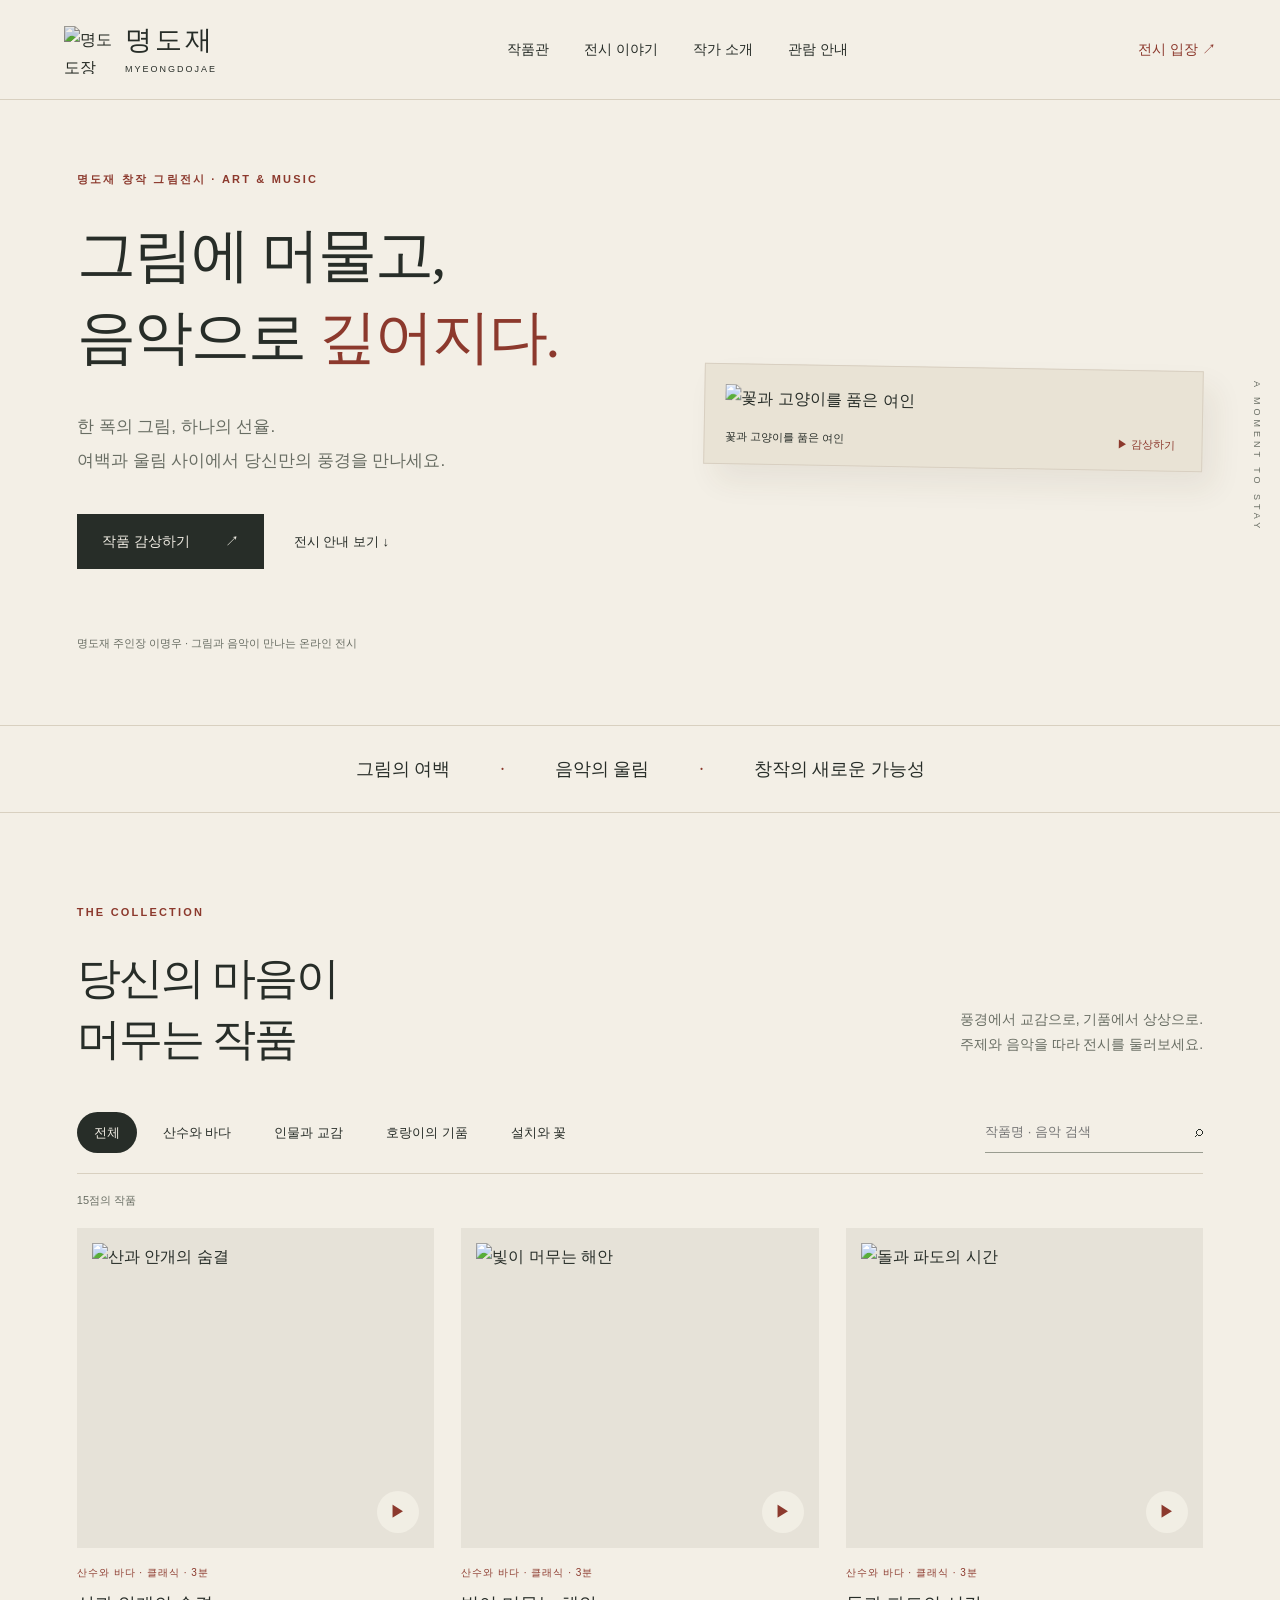
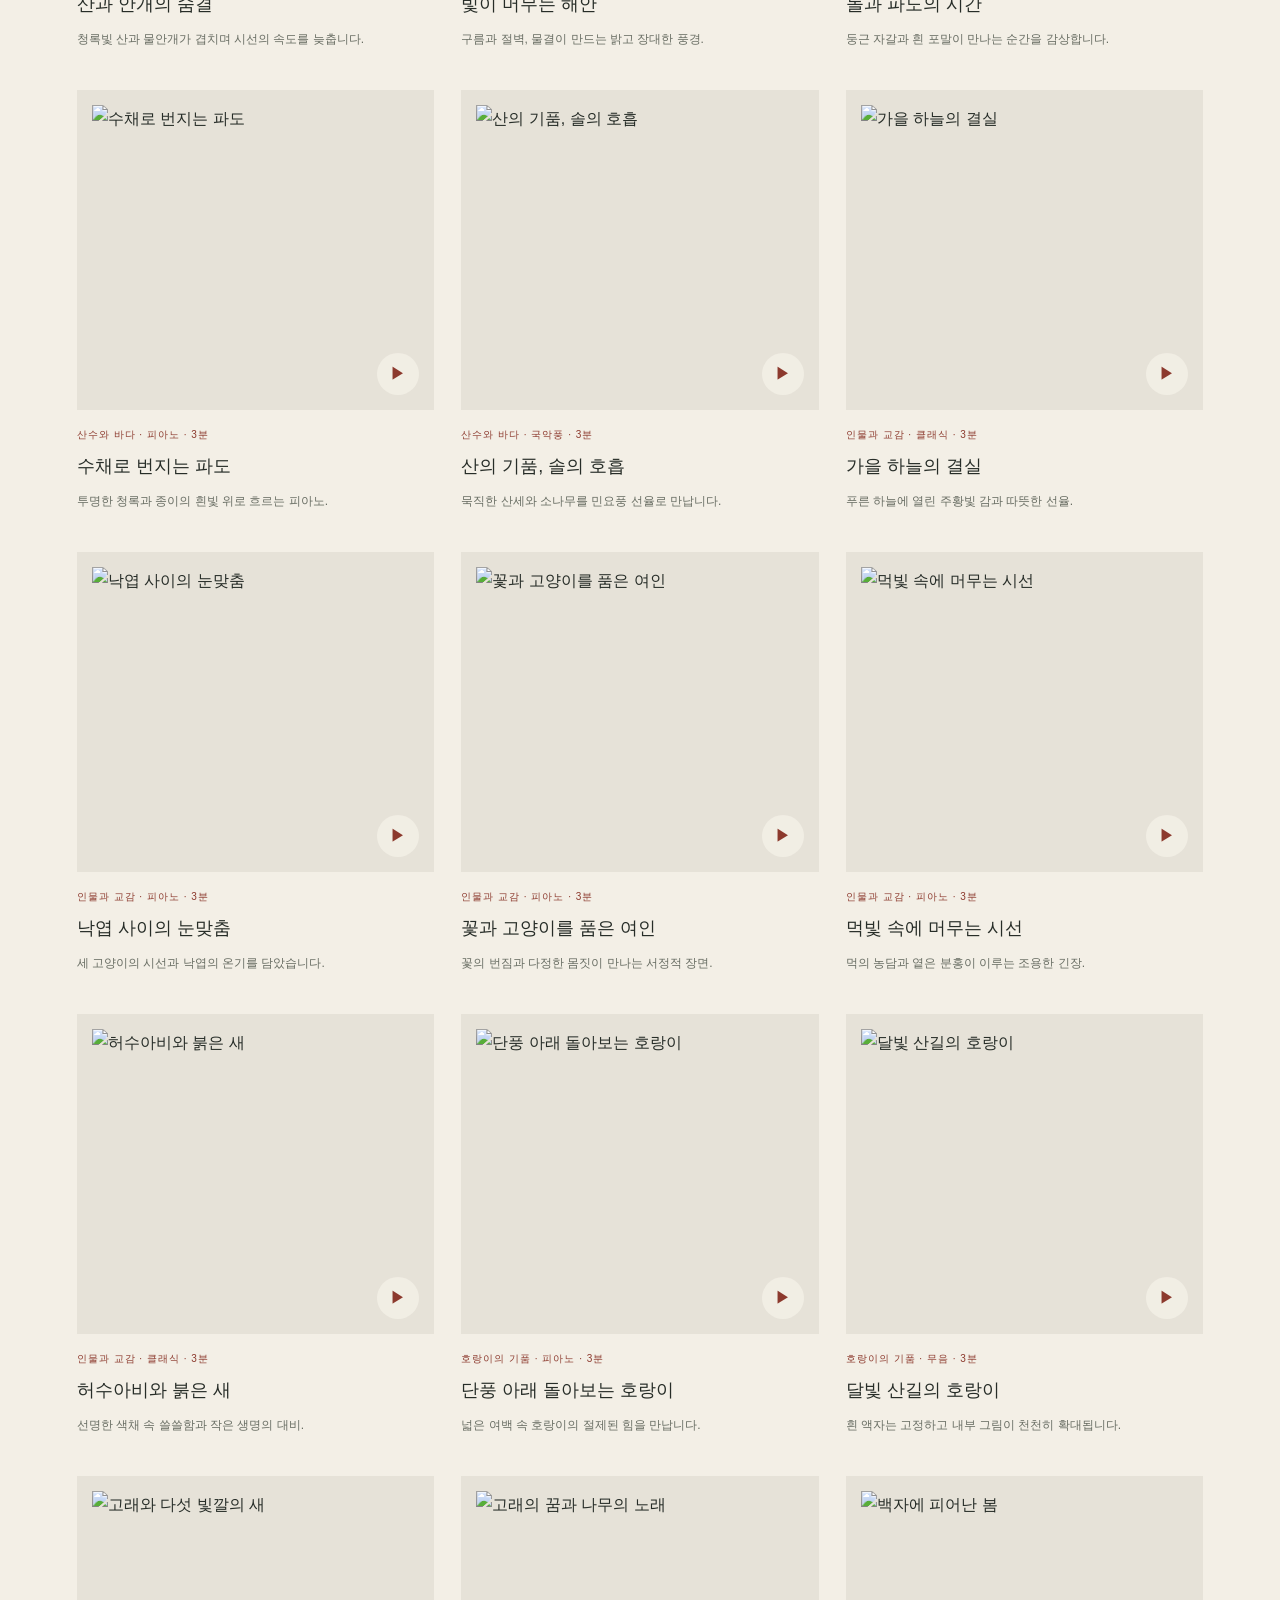
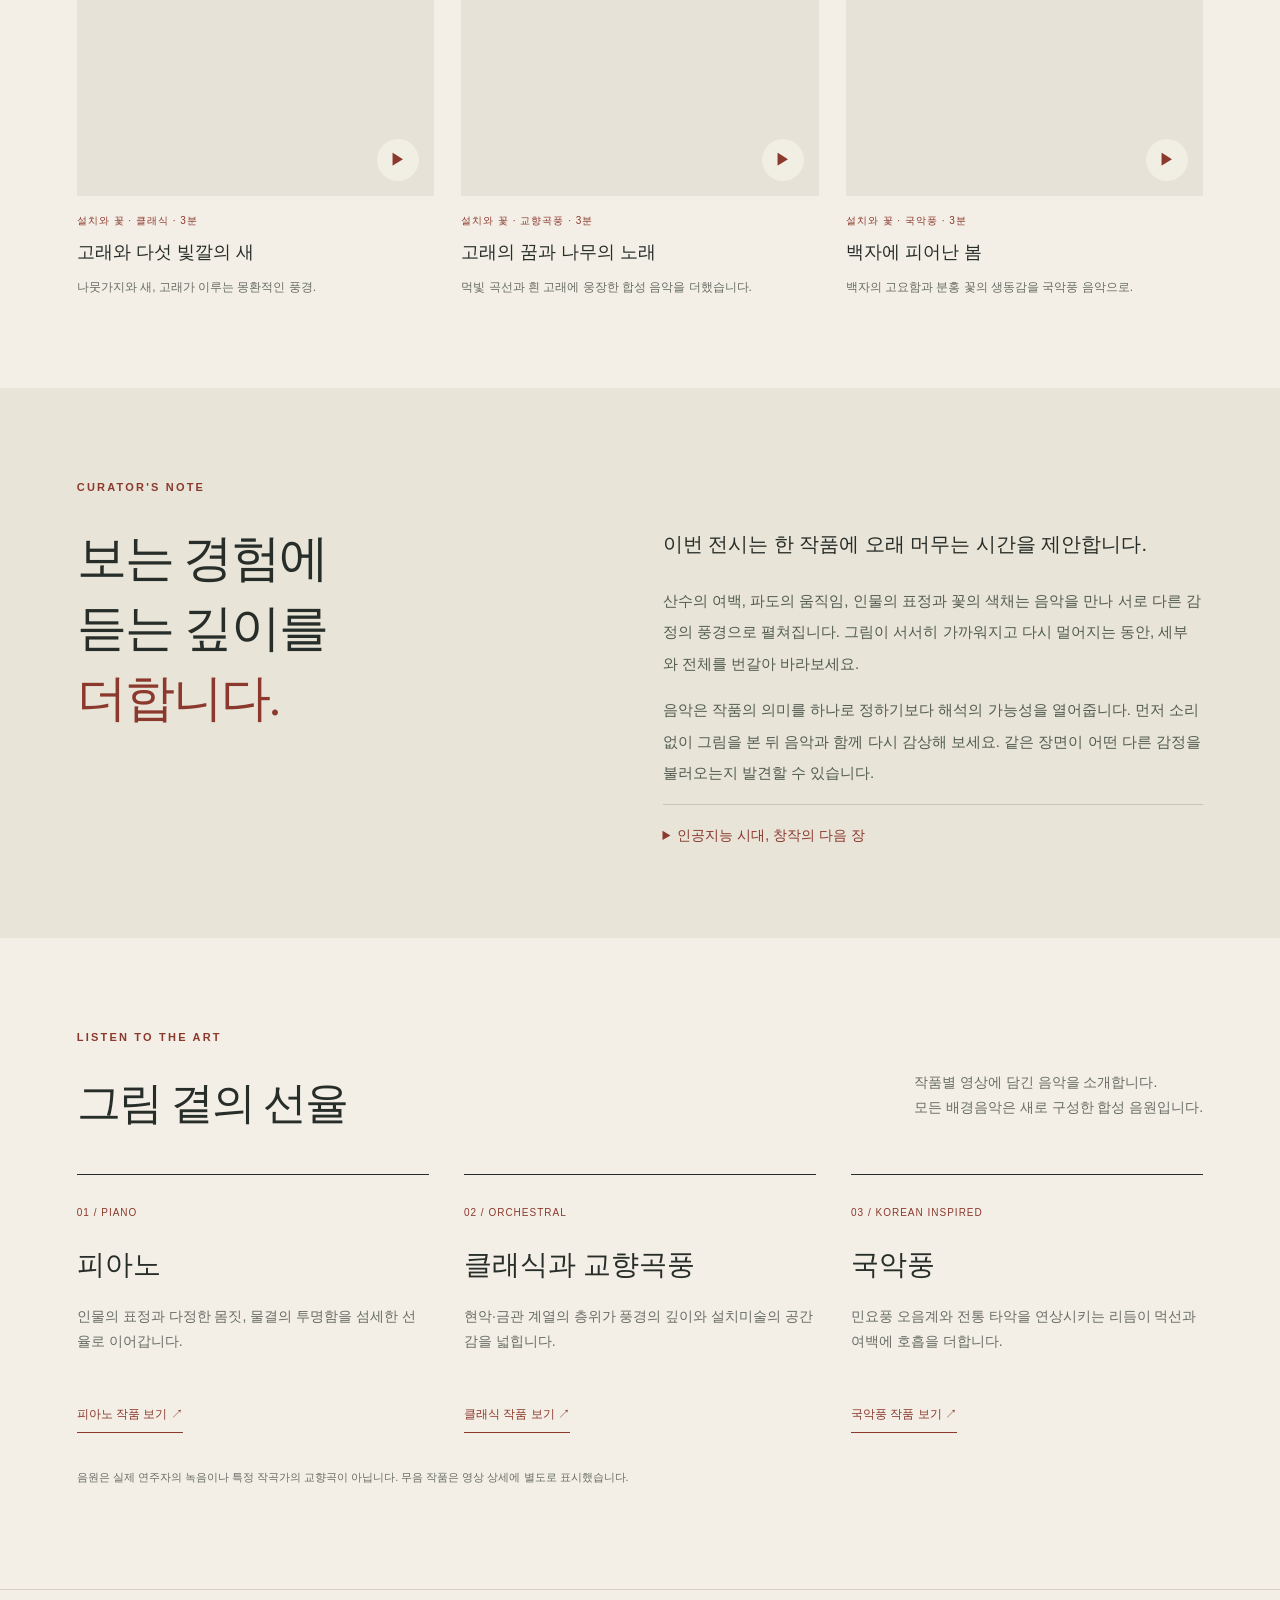
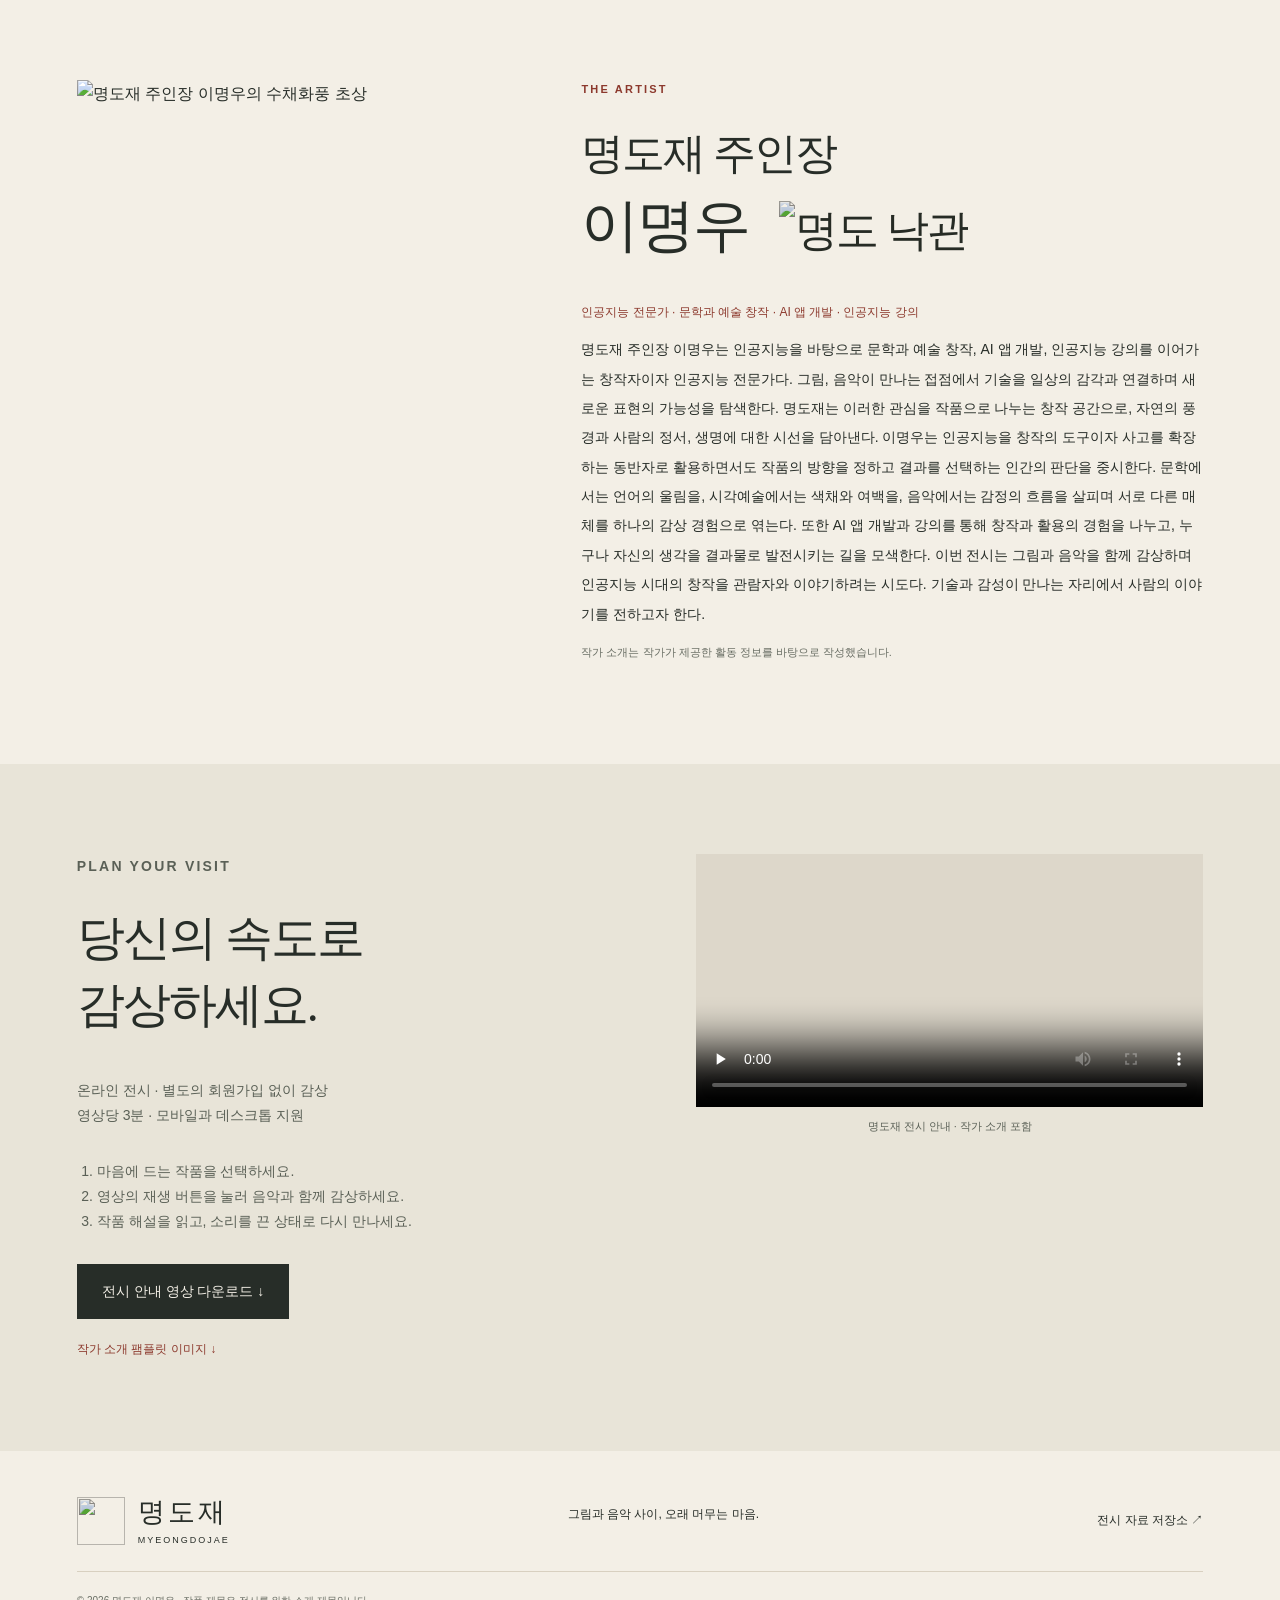
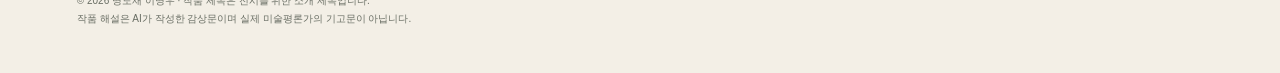
==== index.html @ d586e9bf "Build Myeongdojae public art and music exhibition website" ====
<!doctype html>
<html lang="ko"><head><meta charset="utf-8"><meta name="viewport" content="width=device-width, initial-scale=1"><meta name="theme-color" content="#f3efe6"><meta name="description" content="명도재 이명우의 창작 그림전시. 그림과 음악, 작품 해설과 함께 머무는 온라인 전시 공간."><title>명도재 — 그림에 머물고, 음악으로 깊어지다</title><link rel="stylesheet" href="style.css"></head>
<body>
<header><a class="brand" href="#"><img src="https://myeongdojae-art-music-1029.korea8014lee.chatgpt.site/assets/seal.jpg" alt="명도 도장"><span>명도재<small>MYEONGDOJAE</small></span></a><nav aria-label="주요 메뉴"><a href="#gallery">작품관</a><a href="#curation">전시 이야기</a><a href="#artist">작가 소개</a><a href="#guide">관람 안내</a></nav><a class="header-link" href="#gallery">전시 입장 ↗</a></header>
<main>
<section class="hero"><div class="hero-copy"><p class="eyebrow">명도재 창작 그림전시 · ART & MUSIC</p><h1>그림에 머물고,<br>음악으로 <em>깊어지다.</em></h1><p class="intro">한 폭의 그림, 하나의 선율.<br>여백과 울림 사이에서 당신만의 풍경을 만나세요.</p><div class="hero-actions"><a class="primary" href="#gallery">작품 감상하기 <span>↗</span></a><a href="#guide">전시 안내 보기 ↓</a></div><p class="hero-foot">명도재 주인장 이명우 · 그림과 음악이 만나는 온라인 전시</p></div><figure class="hero-art"><img src="https://myeongdojae-art-music-1029.korea8014lee.chatgpt.site/assets/art07.jpg" alt="꽃과 고양이를 품은 여인" fetchpriority="high"><figcaption><span>꽃과 고양이를 품은 여인</span><button data-open="7" aria-label="꽃과 고양이를 품은 여인 영상 감상">▶ 감상하기</button></figcaption></figure><span class="hero-label">A MOMENT TO STAY</span></section>
<div class="ribbon"><span>그림의 여백</span><i>·</i><span>음악의 울림</span><i>·</i><span>창작의 새로운 가능성</span></div>
<section class="section gallery" id="gallery"><div class="section-heading"><div><p class="eyebrow">THE COLLECTION</p><h2>당신의 마음이<br>머무는 작품</h2></div><p>풍경에서 교감으로, 기품에서 상상으로.<br>주제와 음악을 따라 전시를 둘러보세요.</p></div><div class="tools"><div class="filters" role="group" aria-label="작품 주제 필터"><button class="active" data-filter="전체" aria-pressed="true">전체</button><button data-filter="산수와 바다" aria-pressed="false">산수와 바다</button><button data-filter="인물과 교감" aria-pressed="false">인물과 교감</button><button data-filter="호랑이의 기품" aria-pressed="false">호랑이의 기품</button><button data-filter="설치와 꽃" aria-pressed="false">설치와 꽃</button></div><label class="search"><span>작품 검색</span><input id="search" type="search" placeholder="작품명 · 음악 검색"><span aria-hidden="true">⌕</span></label></div><p id="result-count" class="count" aria-live="polite"></p><div id="art-grid" class="art-grid"></div><p id="empty" hidden>해당하는 작품이 없습니다. 다른 검색어로 찾아보세요.</p></section>
<section class="curation section" id="curation"><p class="eyebrow">CURATOR'S NOTE</p><div class="curation-grid"><h2>보는 경험에<br>듣는 깊이를<br><em>더합니다.</em></h2><div><p class="lead">이번 전시는 한 작품에 오래 머무는 시간을 제안합니다.</p><p>산수의 여백, 파도의 움직임, 인물의 표정과 꽃의 색채는 음악을 만나 서로 다른 감정의 풍경으로 펼쳐집니다. 그림이 서서히 가까워지고 다시 멀어지는 동안, 세부와 전체를 번갈아 바라보세요.</p><p>음악은 작품의 의미를 하나로 정하기보다 해석의 가능성을 열어줍니다. 먼저 소리 없이 그림을 본 뒤 음악과 함께 다시 감상해 보세요. 같은 장면이 어떤 다른 감정을 불러오는지 발견할 수 있습니다.</p><details><summary>인공지능 시대, 창작의 다음 장</summary><p>인공지능은 이미지와 음악의 제작·편집을 돕고 개인의 창작을 새로운 전시 경험으로 확장합니다. 무엇을 선택하고 어떻게 연결할 것인지, 어떤 질문을 관람자와 나눌 것인지는 창작자와 기획자의 판단입니다. 명도재는 제작 과정과 합성 음원 사용을 밝히며 기술과 감성이 만나는 가능성을 탐색합니다.</p></details></div></div></section>
<section class="section music" id="music"><div class="section-heading"><div><p class="eyebrow">LISTEN TO THE ART</p><h2>그림 곁의 선율</h2></div><p>작품별 영상에 담긴 음악을 소개합니다.<br>모든 배경음악은 새로 구성한 합성 음원입니다.</p></div><div class="music-grid"><article><span>01 / PIANO</span><h3>피아노</h3><p>인물의 표정과 다정한 몸짓, 물결의 투명함을 섬세한 선율로 이어갑니다.</p><button data-music="피아노">피아노 작품 보기 ↗</button></article><article><span>02 / ORCHESTRAL</span><h3>클래식과 교향곡풍</h3><p>현악·금관 계열의 층위가 풍경의 깊이와 설치미술의 공간감을 넓힙니다.</p><button data-music="클래식">클래식 작품 보기 ↗</button></article><article><span>03 / KOREAN INSPIRED</span><h3>국악풍</h3><p>민요풍 오음계와 전통 타악을 연상시키는 리듬이 먹선과 여백에 호흡을 더합니다.</p><button data-music="국악풍">국악풍 작품 보기 ↗</button></article></div><p class="disclosure">음원은 실제 연주자의 녹음이나 특정 작곡가의 교향곡이 아닙니다. 무음 작품은 영상 상세에 별도로 표시했습니다.</p></section>
<section class="section artist" id="artist"><figure><img src="https://myeongdojae-art-music-1029.korea8014lee.chatgpt.site/assets/portrait.jpg" alt="명도재 주인장 이명우의 수채화풍 초상" loading="lazy"></figure><div><p class="eyebrow">THE ARTIST</p><h2>명도재 주인장<br><strong>이명우</strong><img class="artist-seal" src="https://myeongdojae-art-music-1029.korea8014lee.chatgpt.site/assets/seal.jpg" alt="명도 낙관"></h2><p class="artist-role">인공지능 전문가 · 문학과 예술 창작 · AI 앱 개발 · 인공지능 강의</p><p id="artist-bio"></p><p class="disclosure">작가 소개는 작가가 제공한 활동 정보를 바탕으로 작성했습니다.</p></div></section>
<section class="section guide" id="guide"><div><p class="eyebrow">PLAN YOUR VISIT</p><h2>당신의 속도로<br>감상하세요.</h2><p>온라인 전시 · 별도의 회원가입 없이 감상<br>영상당 3분 · 모바일과 데스크톱 지원</p><ol><li>마음에 드는 작품을 선택하세요.</li><li>영상의 재생 버튼을 눌러 음악과 함께 감상하세요.</li><li>작품 해설을 읽고, 소리를 끈 상태로 다시 만나세요.</li></ol><a class="primary" href="https://myeongdojae-art-music-1029.korea8014lee.chatgpt.site/pamphlet.mp4" download>전시 안내 영상 다운로드 ↓</a><a class="text-link" href="https://myeongdojae-art-music-1029.korea8014lee.chatgpt.site/artist-pamphlet.jpg" download>작가 소개 팸플릿 이미지 ↓</a></div><div class="guide-video"><video controls playsinline preload="none" poster="https://myeongdojae-art-music-1029.korea8014lee.chatgpt.site/assets/pamphlet-cover.jpg"><source src="https://myeongdojae-art-music-1029.korea8014lee.chatgpt.site/pamphlet.mp4" type="video/mp4">브라우저에서 동영상을 지원하지 않습니다.</video><p>명도재 전시 안내 · 작가 소개 포함</p></div></section>
</main><footer><div class="brand"><img src="https://myeongdojae-art-music-1029.korea8014lee.chatgpt.site/assets/seal.jpg" alt=""><span>명도재<small>MYEONGDOJAE</small></span></div><p>그림과 음악 사이, 오래 머무는 마음.</p><a href="https://github.com/mmwwoo-lab/myeongdo-1029" target="_blank" rel="noopener">전시 자료 저장소 ↗</a><small>© 2026 명도재 이명우 · 작품 제목은 전시를 위한 소개 제목입니다.<br>작품 해설은 AI가 작성한 감상문이며 실제 미술평론가의 기고문이 아닙니다.</small></footer>
<dialog id="viewer" aria-labelledby="work-title"><div class="viewer-top"><span id="work-category"></span><button id="close-viewer" aria-label="감상 창 닫기">닫기 ×</button></div><div class="viewer-layout"><div class="player"><video id="work-video" controls playsinline preload="none"></video><p id="play-error" hidden>영상을 불러오지 못했습니다. 아래 영상 파일 링크를 이용해 주세요.</p><a id="download" download>영상 파일 다운로드 ↓</a></div><div class="work-copy"><p class="eyebrow" id="work-music"></p><h2 id="work-title"></h2><p id="work-description"></p><h3>작품을 바라보는 시선</h3><p id="work-critique"></p><p class="disclosure">AI가 작성한 작품 감상문 · 음악은 합성 음원</p><div class="work-nav"><button id="previous">← 이전 작품</button><button id="next">다음 작품 →</button></div><label class="autoplay"><input id="continuous" type="checkbox"> 영상 종료 후 다음 작품 이어보기</label></div></div></dialog>
<script src="data.js"></script><script src="app.js"></script></body></html>
---- style.css ----
:root{--paper:#f3efe6;--ink:#272d28;--muted:#686d63;--red:#8c392d;--line:#d8d0c0}*{box-sizing:border-box}html{scroll-behavior:smooth;scroll-padding-top:100px}body{margin:0;background:var(--paper);color:var(--ink);font-family:'Malgun Gothic','Apple SD Gothic Neo',sans-serif;font-size:16px;line-height:1.8}a{color:inherit;text-decoration:none}button,input{font:inherit}button,a,input,summary{touch-action:manipulation}button{cursor:pointer}button{border:0;background:transparent;color:inherit}button:focus-visible,a:focus-visible,summary:focus-visible{outline:3px solid var(--red);outline-offset:5px}header{height:100px;display:flex;align-items:center;justify-content:space-between;padding:0 5%;border-bottom:1px solid var(--line);background:var(--paper)}.brand{display:flex;gap:13px;align-items:center}.brand img{width:48px;height:48px;object-fit:contain;mix-blend-mode:multiply}.brand span{font-family:serif;font-size:27px;line-height:1.2;letter-spacing:3px}.brand small{display:block;font-family:sans-serif;font-size:9px;letter-spacing:2px;margin-top:7px}nav{display:flex;gap:35px;font-size:14px}.header-link{font-size:14px;color:var(--red)}.hero{max-width:1600px;margin:auto;padding:70px 6% 60px;display:grid;grid-template-columns:1.1fr 1fr;gap:7%;position:relative;align-items:center}.eyebrow{font-size:11px;letter-spacing:2.2px;font-weight:bold;color:var(--red);margin:0 0 25px}h1,h2,h3,p,figure{margin-top:0}h1,h2{font-family:'Batang',serif;font-weight:400;letter-spacing:-2px;line-height:1.4}h1{font-size:clamp(40px,4.6vw,72px);margin-bottom:30px}em{font-style:normal;color:var(--red)}.intro{color:var(--muted);font-size:17px;line-height:2}.hero-actions{display:flex;align-items:center;gap:30px;margin:36px 0 65px;font-size:13px}.primary{display:inline-flex;align-items:center;justify-content:space-between;gap:35px;background:var(--ink);color:var(--paper);padding:15px 25px;font-size:14px}.hero-foot{font-size:11px;color:var(--muted)}.hero-art{margin:0;padding:20px 20px 0;border:1px solid #d8cfc1;background:#e9e3d5;box-shadow:12px 17px 30px #45392112;transform:rotate(1deg)}.hero-art>img{width:100%;max-height:590px;object-fit:contain;display:block}.hero-art figcaption{display:flex;justify-content:space-between;padding:14px 0;font-size:11px}.hero-art button{color:var(--red)}.hero-label{position:absolute;right:15px;top:45%;writing-mode:vertical-rl;letter-spacing:4px;font-size:9px;color:var(--muted)}.ribbon{display:flex;gap:50px;justify-content:center;padding:27px;border-block:1px solid var(--line);font-family:serif;font-size:18px}.ribbon i{color:var(--red)}.section{padding:90px 6%;max-width:1600px;margin:auto}.section-heading{display:flex;align-items:end;justify-content:space-between;margin-bottom:40px;gap:30px}.section-heading h2{font-size:44px;margin:0}.section-heading>p{color:var(--muted);font-size:14px}.tools{display:flex;justify-content:space-between;align-items:center;gap:25px;border-bottom:1px solid var(--line);padding-bottom:20px}.filters{display:flex;gap:9px;flex-wrap:wrap}.filters button{font-size:13px;padding:8px 16px;border:1px solid transparent;border-radius:30px}.filters button.active{background:var(--ink);color:var(--paper)}.search{display:flex;align-items:center;border-bottom:1px solid #999c90;max-width:250px}.search>span:first-child{position:absolute;clip-path:inset(50%);width:1px;height:1px;overflow:hidden}.search input{border:0;background:transparent;min-width:0;width:210px;font-size:13px;padding:9px 0;outline-offset:3px}.count{font-size:11px;color:var(--muted);margin:17px 0}.art-grid{display:grid;grid-template-columns:repeat(3,1fr);gap:40px 27px}.art-card{min-width:0}.art-button{width:100%;padding:0;text-align:left;display:block}.art-image{height:320px;background:#e6e2d8;position:relative;overflow:hidden;display:flex;align-items:center;justify-content:center;padding:15px}.art-image img{width:100%;height:100%;object-fit:contain;transition:transform .7s}.art-button:hover img{transform:scale(1.035)}.art-image .play{position:absolute;bottom:15px;right:15px;background:#f3efe6ed;width:42px;height:42px;display:grid;place-items:center;border-radius:50%;color:var(--red)}.art-meta{font-size:10px;letter-spacing:1px;color:var(--red);margin:16px 0 6px}.art-card h3{font-size:18px;font-weight:500;margin-bottom:8px}.art-card p.desc{color:var(--muted);font-size:12px;margin:0}.curation{background:#e8e4d8;max-width:none}.curation>.eyebrow,.curation-grid{max-width:1408px;margin-left:auto;margin-right:auto}.curation-grid{display:grid;grid-template-columns:1fr 1.2fr;gap:12%}.curation h2{font-size:50px}.curation-grid p{color:#535c51;font-size:15px;line-height:2.1}.curation-grid p.lead{font-size:20px;color:var(--ink)}details{border-top:1px solid #c8c5b8;padding-top:18px}summary{cursor:pointer;color:var(--red);font-size:14px}.music-grid{display:grid;grid-template-columns:repeat(3,1fr);gap:35px}.music-grid article{border-top:1px solid var(--ink);padding-top:22px}.music-grid span{font-size:10px;color:var(--red);letter-spacing:1px}.music-grid h3{font:28px serif;margin:20px 0}.music-grid p{font-size:14px;color:var(--muted);min-height:80px}.music-grid button{font-size:12px;border-bottom:1px solid var(--red);padding:6px 0;color:var(--red)}.disclosure{font-size:11px!important;color:var(--muted)!important;line-height:1.8}.music>.disclosure{margin-top:35px}.artist{display:grid;grid-template-columns:.8fr 1.2fr;gap:8%;border-top:1px solid var(--line);align-items:start}.artist figure{margin:0}.artist figure>img{width:100%;display:block}.artist h2{font-size:43px;position:relative}.artist h2 strong{font-weight:400;font-size:58px}.artist-seal{width:65px;mix-blend-mode:multiply;margin-left:30px}.artist-role{font-size:12px;color:var(--red)}#artist-bio{font-size:14px;line-height:2.1}.guide{background:#e8e4d8;max-width:none;display:grid;grid-template-columns:1fr 1fr;gap:10%}.guide h2{font-size:48px}.guide p,.guide li{font-size:14px;color:#5a6056}.guide ol{padding-left:20px;margin:30px 0}.text-link{display:block;font-size:12px;margin-top:20px;color:var(--red)}.guide-video{text-align:center}.guide video{width:100%;max-height:600px;background:#ddd7ca}.guide-video p{font-size:11px}footer{padding:45px 6%;display:flex;align-items:center;justify-content:space-between;gap:25px;flex-wrap:wrap}footer p,footer a{font-size:12px}footer>small{width:100%;border-top:1px solid var(--line);padding-top:20px;font-size:10px;color:var(--muted)}dialog{padding:0;width:min(1250px,95vw);max-height:94dvh;border:1px solid var(--line);background:var(--paper);color:var(--ink)}dialog::backdrop{background:#131a16d9}.viewer-top{position:sticky;top:0;z-index:3;background:var(--paper);display:flex;justify-content:space-between;align-items:center;padding:15px 25px;border-bottom:1px solid var(--line);font-size:12px}.viewer-layout{display:grid;grid-template-columns:1.2fr 1fr;gap:35px;padding:30px}.player video{width:100%;max-height:70dvh;background:#dedbd2;display:block}.player a{font-size:12px;display:inline-block;margin-top:15px;color:var(--red)}.work-copy h2{font-size:34px}.work-copy h3{font-size:17px;border-top:1px solid var(--line);padding-top:22px;margin-top:28px}.work-copy p{font-size:13px;line-height:2}#work-critique{white-space:pre-line}.work-nav{display:flex;justify-content:space-between;border-top:1px solid var(--line);padding-top:20px;font-size:12px}.autoplay{font-size:11px;display:block;margin-top:15px}.autoplay input{accent-color:var(--red)}[hidden]{display:none!important}@media(min-width:1500px){.art-image{height:380px}}@media(max-width:900px){header{height:85px}nav{gap:18px;font-size:12px}.header-link{display:none}.hero{gap:4%;padding-top:40px}.hero-actions{gap:15px;flex-wrap:wrap;margin-bottom:25px}h1{font-size:40px}.hero-foot{font-size:9px}.hero-art{padding:10px 10px 0}.hero-art figcaption{font-size:9px}.section{padding:60px 5%}.art-grid{grid-template-columns:repeat(2,1fr)}.tools{align-items:start;flex-direction:column}.curation-grid{gap:7%}.artist{gap:6%}.viewer-layout{grid-template-columns:1fr;gap:20px}.player video{max-height:60dvh}}@media(max-width:600px){header{padding:0 6%;height:76px}.brand img{width:37px;height:37px}.brand span{font-size:23px}nav a:nth-child(2),nav a:nth-child(4){display:none}nav{gap:20px}.hero{grid-template-columns:1fr;padding:42px 6%}.hero-art{margin:15px 20px 0}.hero-art>img{max-height:470px}.hero-label{display:none}h1{font-size:43px}.intro{font-size:14px}.eyebrow{font-size:10px}.hero-foot{display:none}.hero-actions{margin-bottom:20px}.ribbon{gap:13px;font-size:12px;padding:20px 10px}.section-heading{display:block}.section-heading>p{margin:22px 0 0}.section-heading h2{font-size:36px}.filters{gap:2px}.filters button{font-size:11px;padding:7px 11px}.search{width:100%;max-width:none}.search input{width:100%}.art-grid{gap:28px 14px}.art-image{height:230px;padding:8px}.art-card h3{font-size:14px}.art-card .desc{font-size:11px!important}.art-meta{font-size:9px}.curation-grid,.artist,.guide{grid-template-columns:1fr}.curation h2{font-size:40px}.curation-grid p{font-size:14px}.music-grid{grid-template-columns:1fr;gap:30px}.music-grid p{min-height:0}.artist figure{max-width:340px;margin:0 auto 35px}.artist h2{font-size:36px}.guide{gap:35px}.guide video{max-height:530px}.viewer-layout{padding:15px}.work-copy h2{font-size:28px}.viewer-top{padding:12px 15px}.art-image .play{width:32px;height:32px;font-size:11px}footer{padding:35px 6%}footer p{width:100%}}@media(prefers-reduced-motion:reduce){html{scroll-behavior:auto}.art-image img{transition:none}}
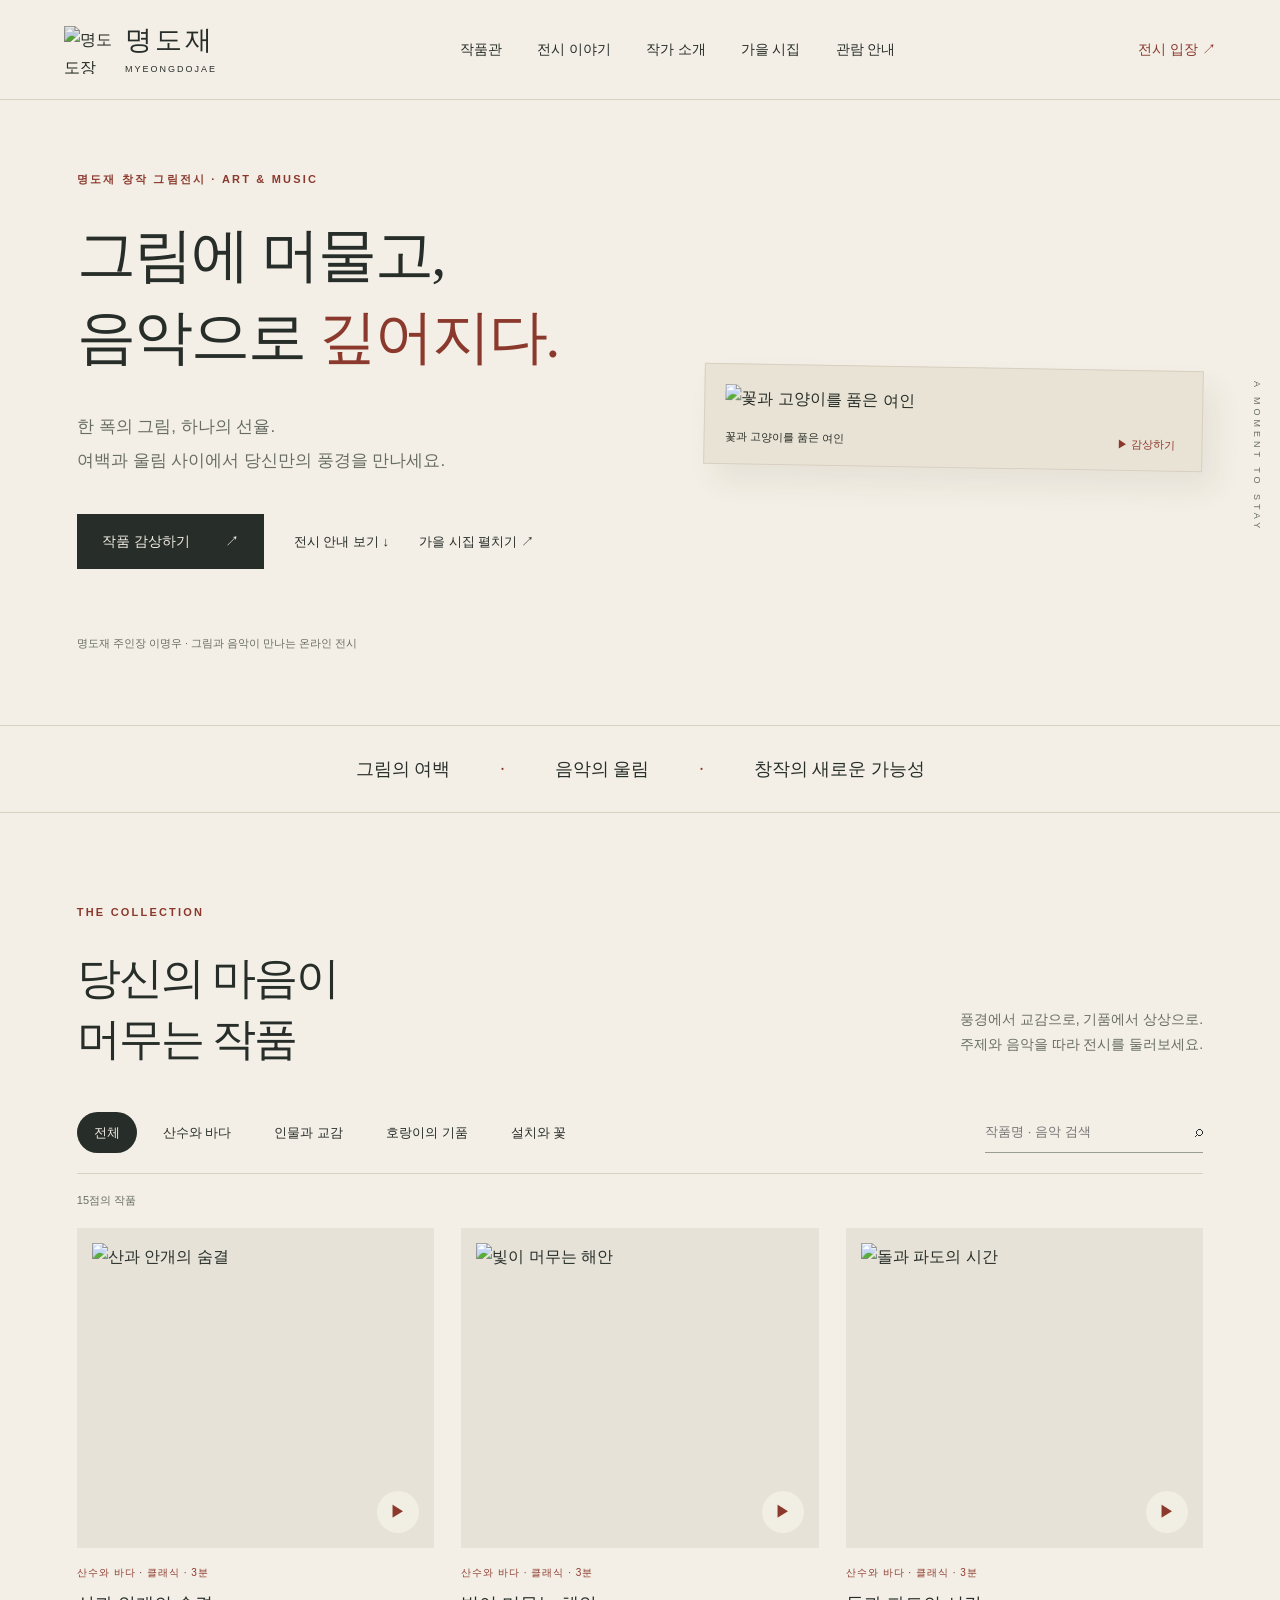
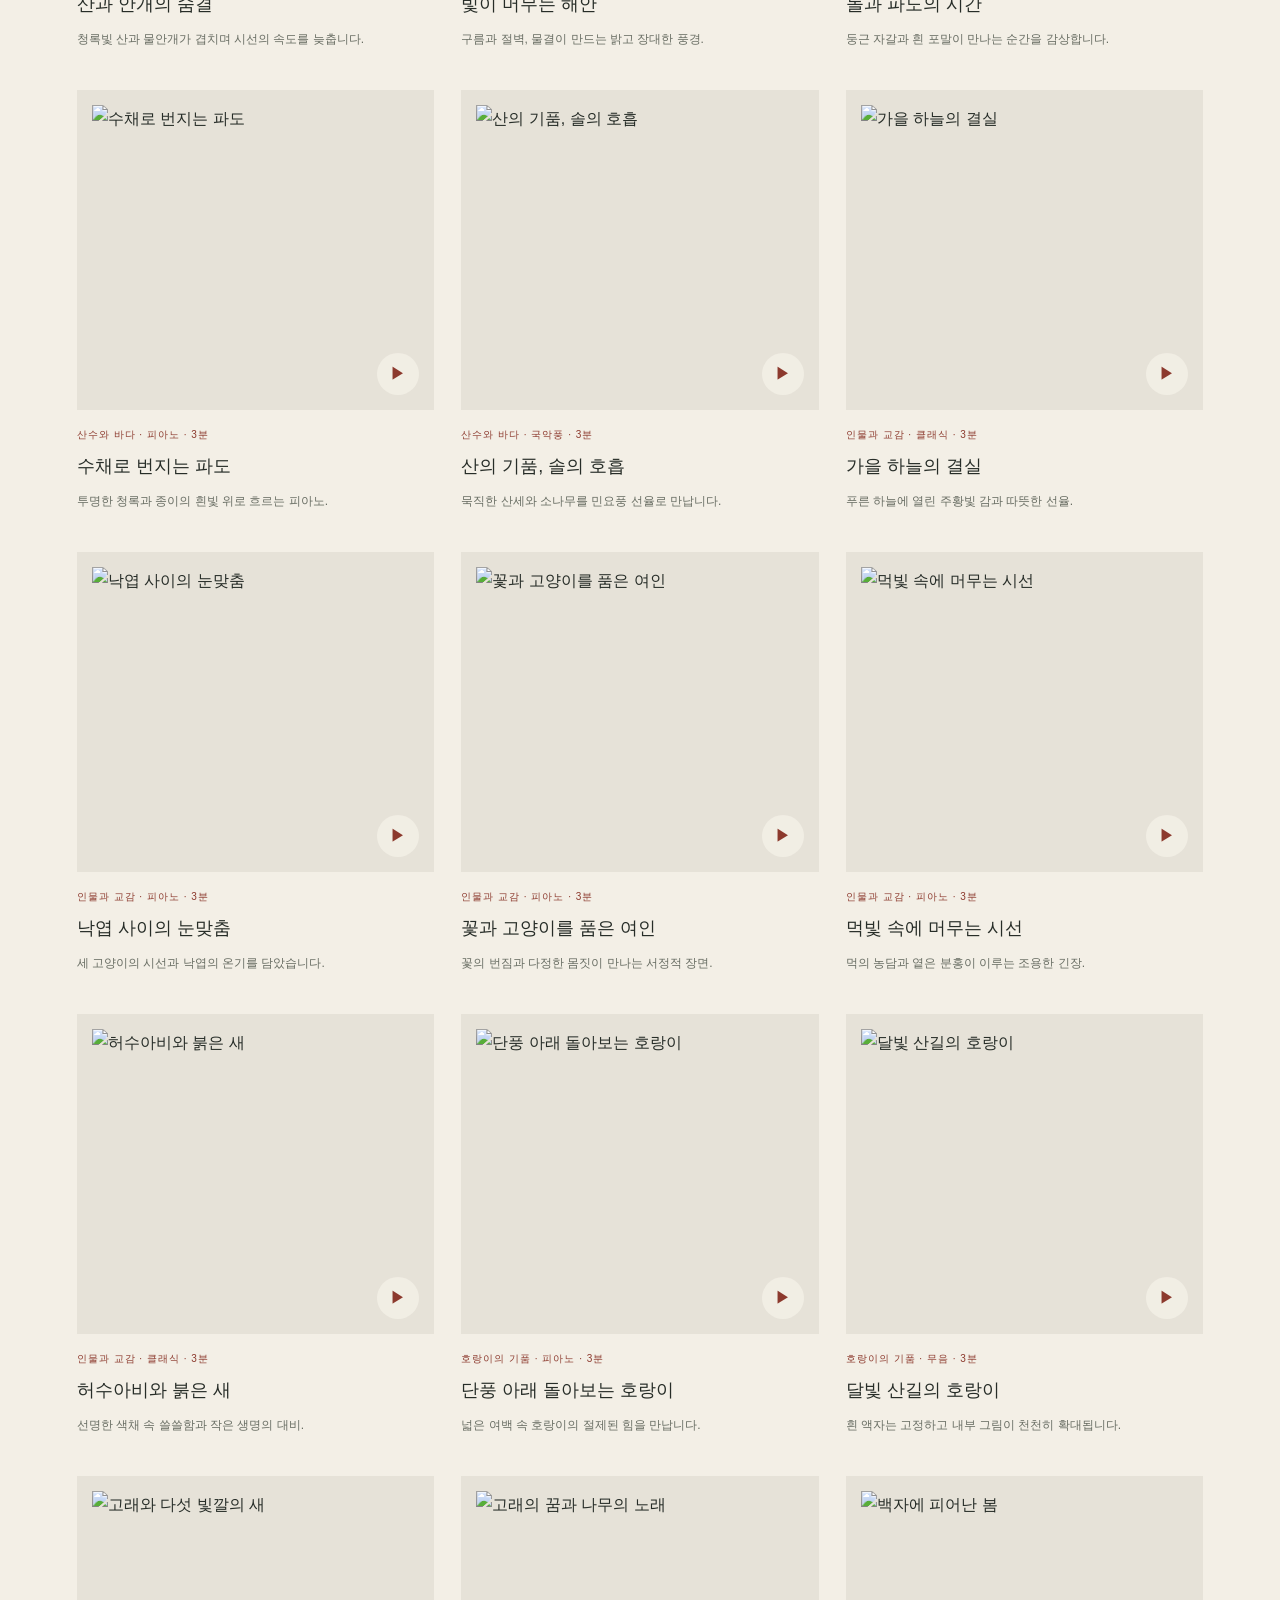
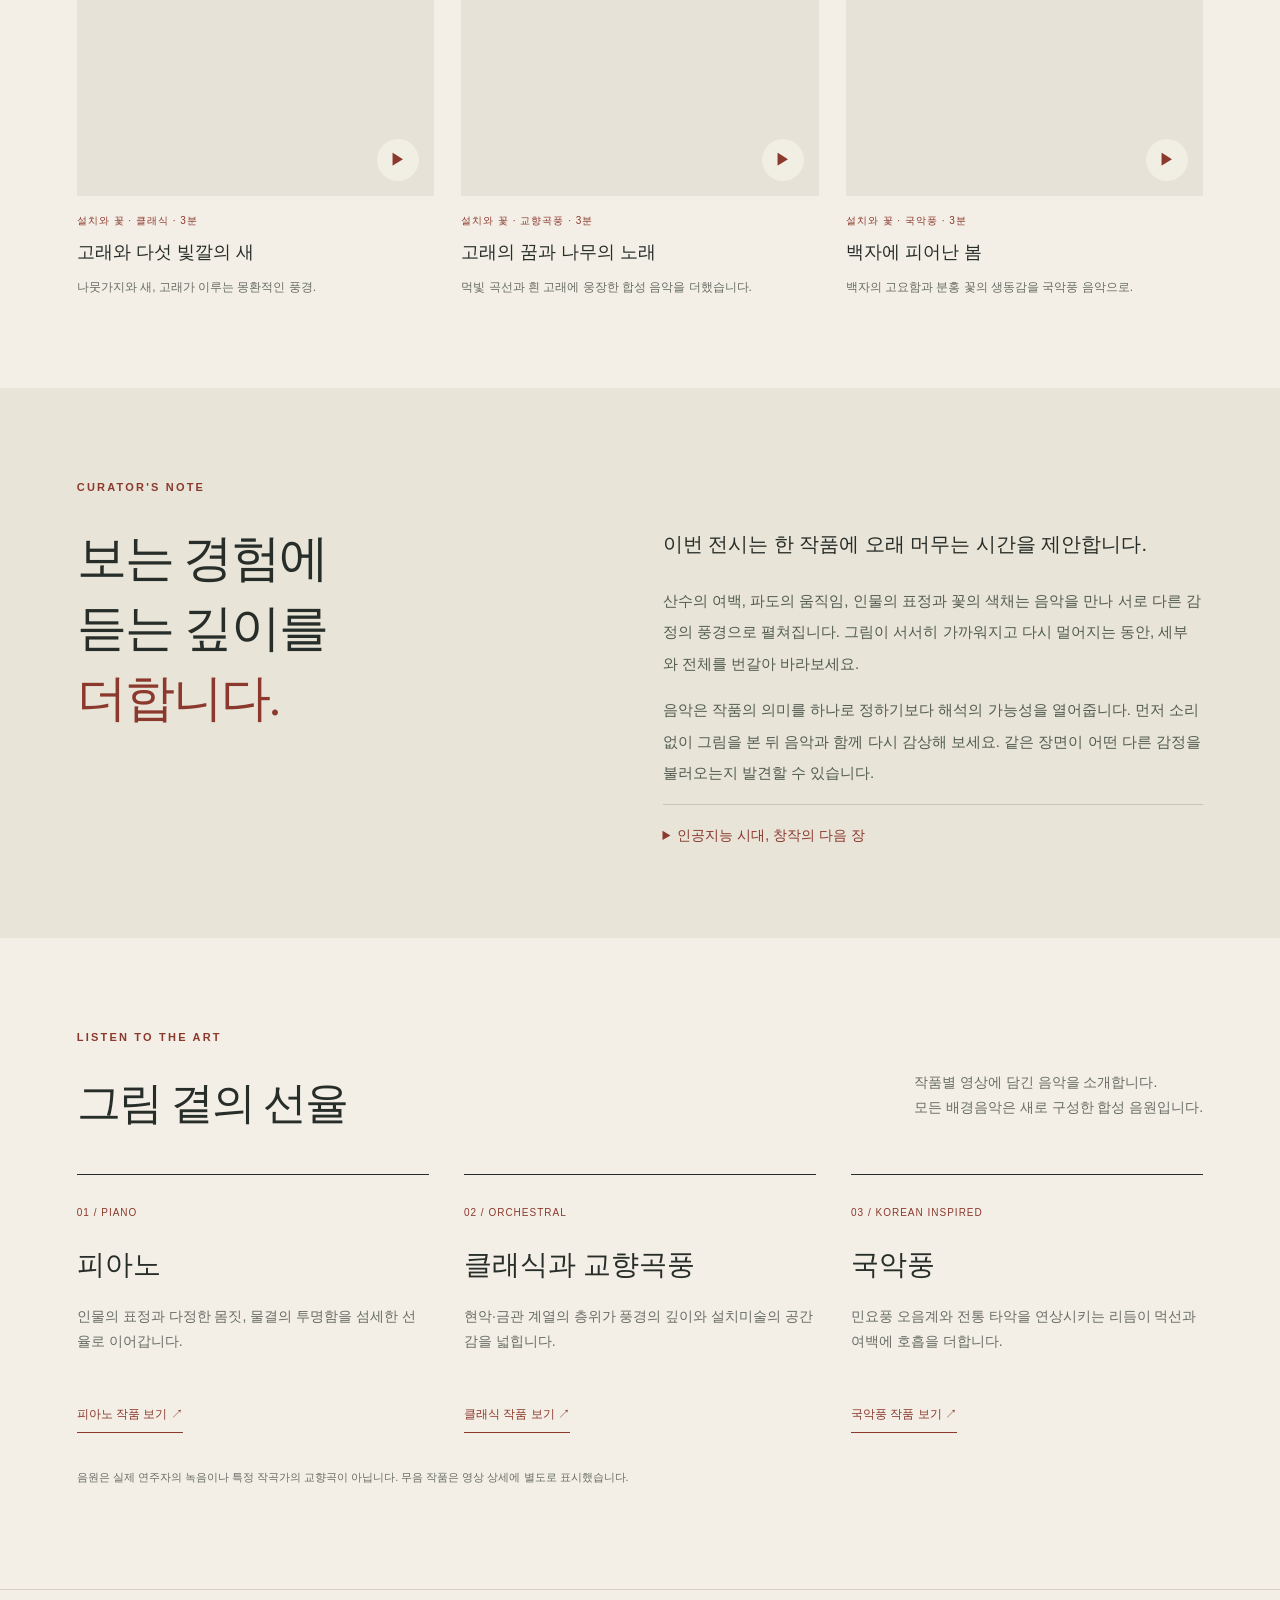
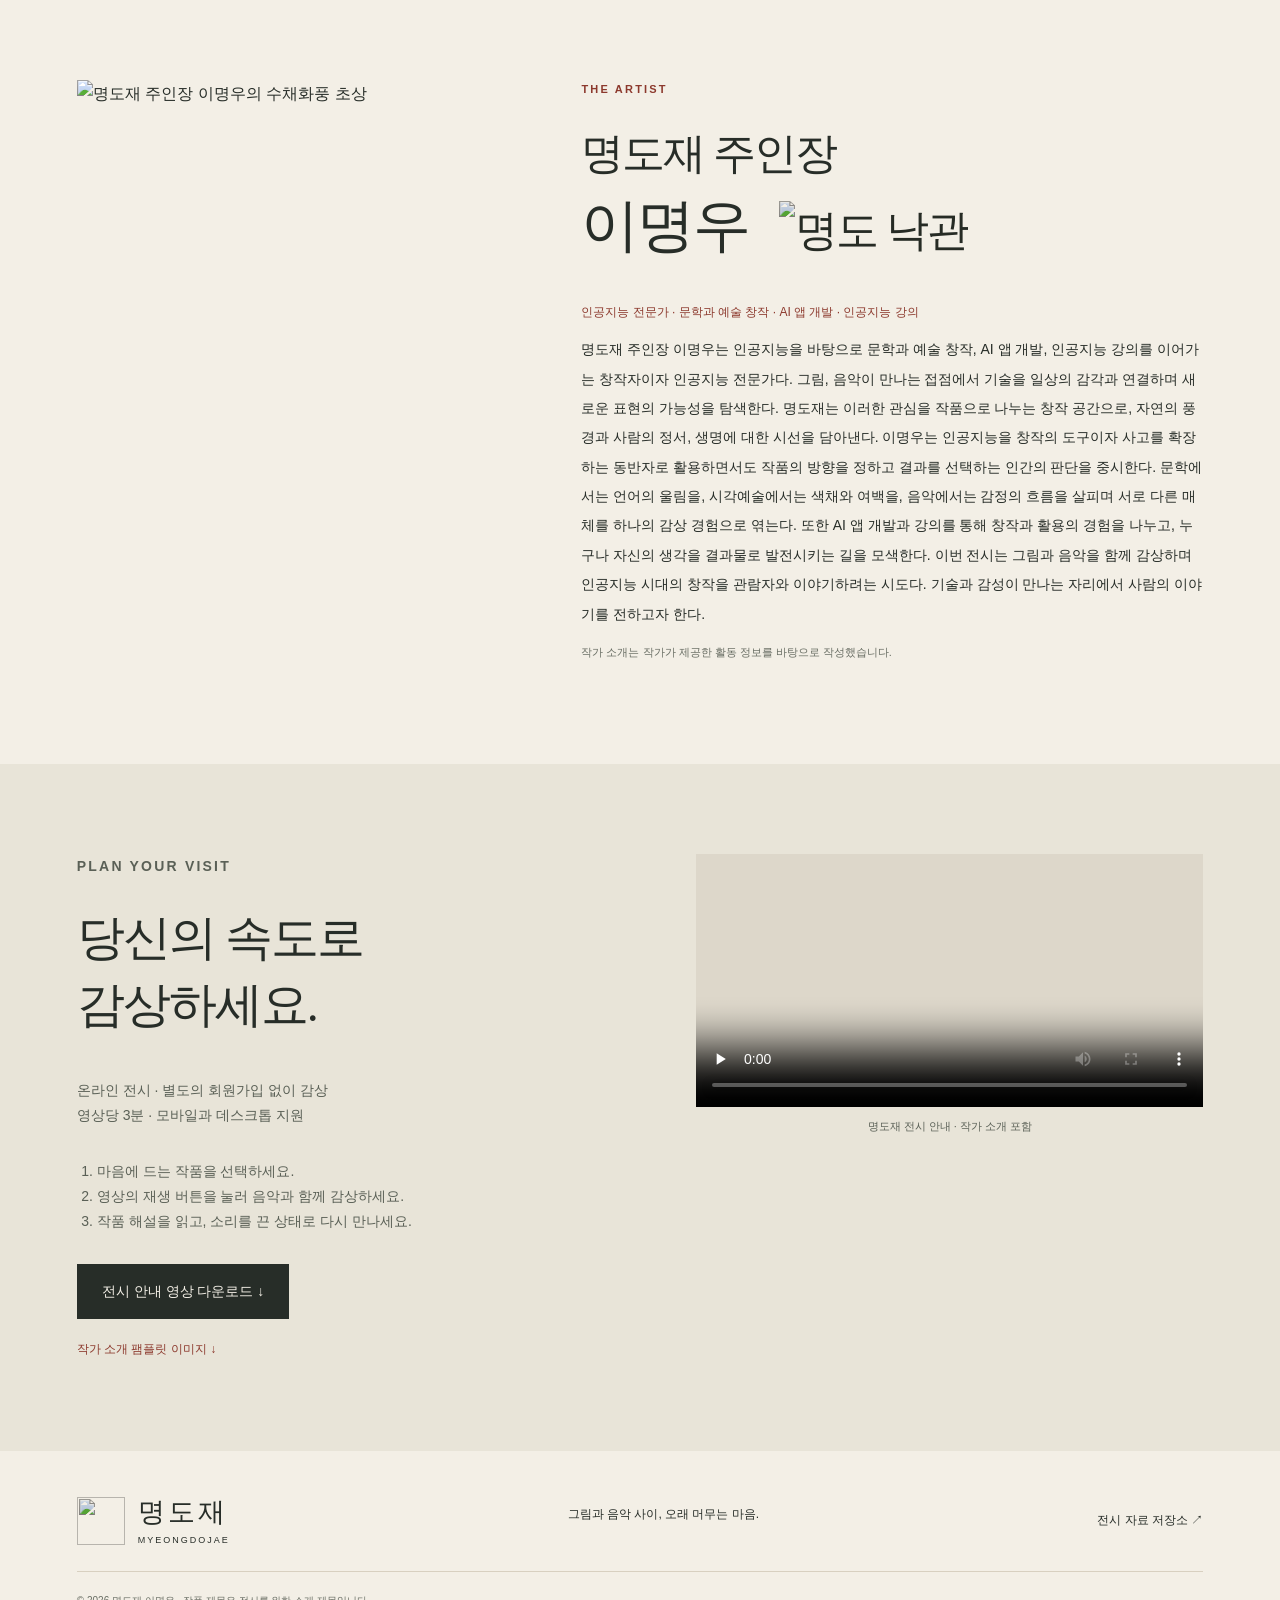
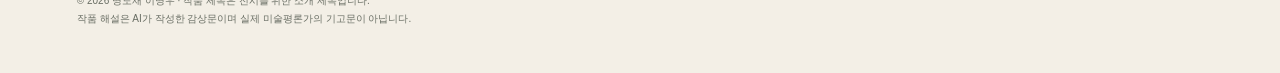
==== commit 62cdbc88: "Publish Autumn Poetry book under /autumn-poetry with 30 poems and 128-page reader" ====
--- a/index.html
+++ b/index.html
@@ -1,9 +1,9 @@
 <!doctype html>
 <html lang="ko"><head><meta charset="utf-8"><meta name="viewport" content="width=device-width, initial-scale=1"><meta name="theme-color" content="#f3efe6"><meta name="description" content="명도재 이명우의 창작 그림전시. 그림과 음악, 작품 해설과 함께 머무는 온라인 전시 공간."><title>명도재 — 그림에 머물고, 음악으로 깊어지다</title><link rel="stylesheet" href="style.css"></head>
 <body>
-<header><a class="brand" href="#"><img src="https://myeongdojae-art-music-1029.korea8014lee.chatgpt.site/assets/seal.jpg" alt="명도 도장"><span>명도재<small>MYEONGDOJAE</small></span></a><nav aria-label="주요 메뉴"><a href="#gallery">작품관</a><a href="#curation">전시 이야기</a><a href="#artist">작가 소개</a><a href="#guide">관람 안내</a></nav><a class="header-link" href="#gallery">전시 입장 ↗</a></header>
+<header><a class="brand" href="#"><img src="https://myeongdojae-art-music-1029.korea8014lee.chatgpt.site/assets/seal.jpg" alt="명도 도장"><span>명도재<small>MYEONGDOJAE</small></span></a><nav aria-label="주요 메뉴"><a href="#gallery">작품관</a><a href="#curation">전시 이야기</a><a href="#artist">작가 소개</a><a href="/autumn-poetry/">가을 시집</a><a href="#guide">관람 안내</a></nav><a class="header-link" href="#gallery">전시 입장 ↗</a></header>
 <main>
-<section class="hero"><div class="hero-copy"><p class="eyebrow">명도재 창작 그림전시 · ART & MUSIC</p><h1>그림에 머물고,<br>음악으로 <em>깊어지다.</em></h1><p class="intro">한 폭의 그림, 하나의 선율.<br>여백과 울림 사이에서 당신만의 풍경을 만나세요.</p><div class="hero-actions"><a class="primary" href="#gallery">작품 감상하기 <span>↗</span></a><a href="#guide">전시 안내 보기 ↓</a></div><p class="hero-foot">명도재 주인장 이명우 · 그림과 음악이 만나는 온라인 전시</p></div><figure class="hero-art"><img src="https://myeongdojae-art-music-1029.korea8014lee.chatgpt.site/assets/art07.jpg" alt="꽃과 고양이를 품은 여인" fetchpriority="high"><figcaption><span>꽃과 고양이를 품은 여인</span><button data-open="7" aria-label="꽃과 고양이를 품은 여인 영상 감상">▶ 감상하기</button></figcaption></figure><span class="hero-label">A MOMENT TO STAY</span></section>
+<section class="hero"><div class="hero-copy"><p class="eyebrow">명도재 창작 그림전시 · ART & MUSIC</p><h1>그림에 머물고,<br>음악으로 <em>깊어지다.</em></h1><p class="intro">한 폭의 그림, 하나의 선율.<br>여백과 울림 사이에서 당신만의 풍경을 만나세요.</p><div class="hero-actions" style="flex-wrap:wrap"><a class="primary" href="#gallery">작품 감상하기 <span>↗</span></a><a href="#guide">전시 안내 보기 ↓</a><a href="/autumn-poetry/">가을 시집 펼치기 ↗</a></div><p class="hero-foot">명도재 주인장 이명우 · 그림과 음악이 만나는 온라인 전시</p></div><figure class="hero-art"><img src="https://myeongdojae-art-music-1029.korea8014lee.chatgpt.site/assets/art07.jpg" alt="꽃과 고양이를 품은 여인" fetchpriority="high"><figcaption><span>꽃과 고양이를 품은 여인</span><button data-open="7" aria-label="꽃과 고양이를 품은 여인 영상 감상">▶ 감상하기</button></figcaption></figure><span class="hero-label">A MOMENT TO STAY</span></section>
 <div class="ribbon"><span>그림의 여백</span><i>·</i><span>음악의 울림</span><i>·</i><span>창작의 새로운 가능성</span></div>
 <section class="section gallery" id="gallery"><div class="section-heading"><div><p class="eyebrow">THE COLLECTION</p><h2>당신의 마음이<br>머무는 작품</h2></div><p>풍경에서 교감으로, 기품에서 상상으로.<br>주제와 음악을 따라 전시를 둘러보세요.</p></div><div class="tools"><div class="filters" role="group" aria-label="작품 주제 필터"><button class="active" data-filter="전체" aria-pressed="true">전체</button><button data-filter="산수와 바다" aria-pressed="false">산수와 바다</button><button data-filter="인물과 교감" aria-pressed="false">인물과 교감</button><button data-filter="호랑이의 기품" aria-pressed="false">호랑이의 기품</button><button data-filter="설치와 꽃" aria-pressed="false">설치와 꽃</button></div><label class="search"><span>작품 검색</span><input id="search" type="search" placeholder="작품명 · 음악 검색"><span aria-hidden="true">⌕</span></label></div><p id="result-count" class="count" aria-live="polite"></p><div id="art-grid" class="art-grid"></div><p id="empty" hidden>해당하는 작품이 없습니다. 다른 검색어로 찾아보세요.</p></section>
 <section class="curation section" id="curation"><p class="eyebrow">CURATOR'S NOTE</p><div class="curation-grid"><h2>보는 경험에<br>듣는 깊이를<br><em>더합니다.</em></h2><div><p class="lead">이번 전시는 한 작품에 오래 머무는 시간을 제안합니다.</p><p>산수의 여백, 파도의 움직임, 인물의 표정과 꽃의 색채는 음악을 만나 서로 다른 감정의 풍경으로 펼쳐집니다. 그림이 서서히 가까워지고 다시 멀어지는 동안, 세부와 전체를 번갈아 바라보세요.</p><p>음악은 작품의 의미를 하나로 정하기보다 해석의 가능성을 열어줍니다. 먼저 소리 없이 그림을 본 뒤 음악과 함께 다시 감상해 보세요. 같은 장면이 어떤 다른 감정을 불러오는지 발견할 수 있습니다.</p><details><summary>인공지능 시대, 창작의 다음 장</summary><p>인공지능은 이미지와 음악의 제작·편집을 돕고 개인의 창작을 새로운 전시 경험으로 확장합니다. 무엇을 선택하고 어떻게 연결할 것인지, 어떤 질문을 관람자와 나눌 것인지는 창작자와 기획자의 판단입니다. 명도재는 제작 과정과 합성 음원 사용을 밝히며 기술과 감성이 만나는 가능성을 탐색합니다.</p></details></div></div></section>
